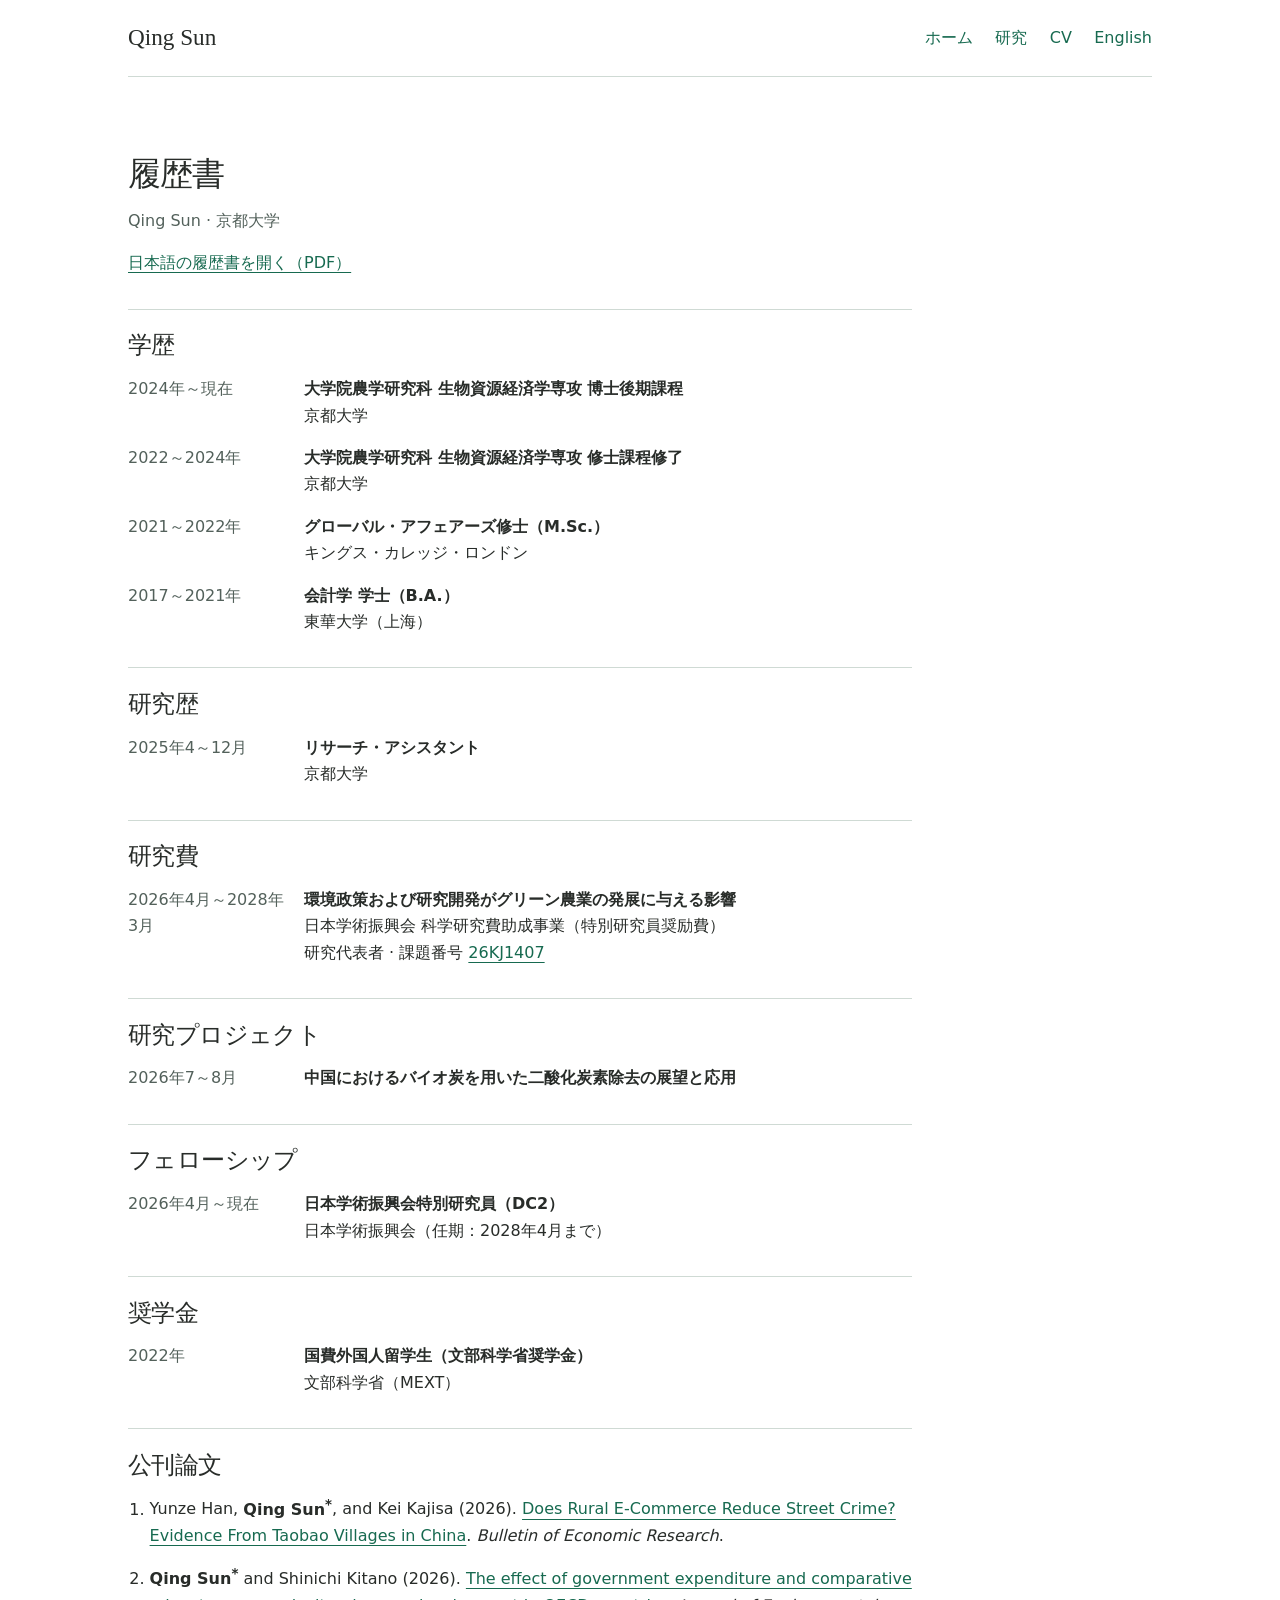
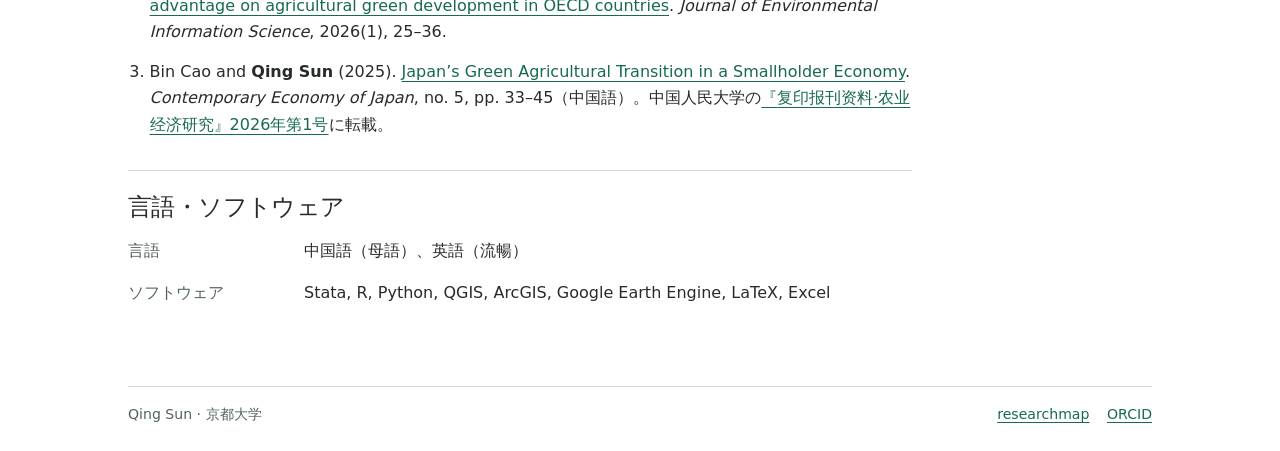
==== cv-ja.html @ 26bdc723 "Add Japanese academic pages and CV with language switching" ====
<!doctype html>
<html lang="ja">
<head>
  <meta charset="utf-8">
  <meta name="viewport" content="width=device-width, initial-scale=1">
  <link rel="icon" type="image/x-icon" sizes="16x16 32x32 48x48" href="favicon.ico">
  <link rel="icon" type="image/png" sizes="192x192" href="favicon.png">
  <meta name="description" content="京都大学大学院農学研究科に所属する Qing Sun の学歴、研究歴、研究費、業績。">
  <title>履歴書 | Qing Sun</title>
  <link rel="canonical" href="https://sunnyqingsun.github.io/cv-ja.html">
  <link rel="alternate" hreflang="en" href="https://sunnyqingsun.github.io/cv.html">
  <link rel="alternate" hreflang="ja" href="https://sunnyqingsun.github.io/cv-ja.html">
  <link rel="stylesheet" href="assets/site.css?v=mint-feather">
</head>
<body>
  <a class="skip-link" href="#main">本文へ移動</a>
  <header class="masthead wrap">
    <a class="nameplate" href="index-ja.html">Qing Sun</a>
    <nav aria-label="メインナビゲーション">
      <a href="index-ja.html">ホーム</a>
      <a href="research-ja.html">研究</a>
      <a href="Qing-Sun-CV-ja.pdf" type="application/pdf">CV</a>
      <a href="cv.html" lang="en" hreflang="en" rel="alternate">English</a>
    </nav>
  </header>
  <main id="main" class="wrap">
    <div class="reading cv">
      <h1>履歴書</h1>
      <p class="intro">Qing Sun · 京都大学</p>
      <p><a href="Qing-Sun-CV-ja.pdf" type="application/pdf">日本語の履歴書を開く（PDF）</a></p>
      <section class="section">
        <h2>学歴</h2>
        <dl>
          <div class="cv-row"><dt>2024年～現在</dt><dd><strong>大学院農学研究科 生物資源経済学専攻 博士後期課程</strong><br>京都大学</dd></div>
          <div class="cv-row"><dt>2022～2024年</dt><dd><strong>大学院農学研究科 生物資源経済学専攻 修士課程修了</strong><br>京都大学</dd></div>
          <div class="cv-row"><dt>2021～2022年</dt><dd><strong>グローバル・アフェアーズ修士（M.Sc.）</strong><br>キングス・カレッジ・ロンドン</dd></div>
          <div class="cv-row"><dt>2017～2021年</dt><dd><strong>会計学 学士（B.A.）</strong><br>東華大学（上海）</dd></div>
        </dl>
      </section>
      <section class="section">
        <h2>研究歴</h2>
        <dl>
          <div class="cv-row"><dt>2025年4～12月</dt><dd><strong>リサーチ・アシスタント</strong><br>京都大学</dd></div>
        </dl>
      </section>
      <section class="section">
        <h2>研究費</h2>
        <dl>
          <div class="cv-row"><dt>2026年4月～2028年3月</dt><dd><strong>環境政策および研究開発がグリーン農業の発展に与える影響</strong><br>日本学術振興会 科学研究費助成事業（特別研究員奨励費）<br>研究代表者 · 課題番号 <a href="https://kaken.nii.ac.jp/ja/grant/KAKENHI-PROJECT-26KJ1407/">26KJ1407</a></dd></div>
        </dl>
      </section>
      <section class="section">
        <h2>研究プロジェクト</h2>
        <dl>
          <div class="cv-row"><dt>2026年7～8月</dt><dd><strong>中国におけるバイオ炭を用いた二酸化炭素除去の展望と応用</strong></dd></div>
        </dl>
      </section>
      <section class="section">
        <h2>フェローシップ</h2>
        <dl>
          <div class="cv-row"><dt>2026年4月～現在</dt><dd><strong>日本学術振興会特別研究員（DC2）</strong><br>日本学術振興会（任期：2028年4月まで）</dd></div>
        </dl>
      </section>
      <section class="section">
        <h2>奨学金</h2>
        <dl>
          <div class="cv-row"><dt>2022年</dt><dd><strong>国費外国人留学生（文部科学省奨学金）</strong><br>文部科学省（MEXT）</dd></div>
        </dl>
      </section>
      <section class="section">
        <h2>公刊論文</h2>
        <ol class="references">
          <li>Yunze Han, <strong>Qing Sun<sup aria-label="責任著者">*</sup></strong>, and Kei Kajisa (2026). <a href="https://doi.org/10.1111/boer.70090">Does Rural E-Commerce Reduce Street Crime? Evidence From Taobao Villages in China</a>. <cite>Bulletin of Economic Research</cite>.</li>
          <li><strong>Qing Sun<sup aria-label="責任著者">*</sup></strong> and Shinichi Kitano (2026). <a href="https://doi.org/10.11492/ceispapersen.2026.1_25">The effect of government expenditure and comparative advantage on agricultural green development in OECD countries</a>. <cite>Journal of Environmental Information Science</cite>, 2026(1), 25–36.</li>
          <li>Bin Cao and <strong>Qing Sun</strong> (2025). <a href="https://oversea.cnki.net/kcms2/article/abstract?v=q-VwKjT1Pfx-j1pg_Ixmi7YtZPIc9PPR_5deIbf9g8KYHWtMHkkbIMzNKuC1mmJkxniQRS09jPfMnOxbj5FdrUdTryPF2ub2yXt73CTToxsQyDscBFg5Ecs_U2LI0tIc1v4-rr08UbleGVwOahtERHXWT3YMo4qRUw1uXBkE_N6iDccia-Zy6A==&amp;uniplatform=OVERSEA&amp;language=CHS">Japan’s Green Agricultural Transition in a Smallholder Economy</a>. <cite>Contemporary Economy of Japan</cite>, no. 5, pp. 33–45（中国語）。中国人民大学の<a href="https://www.rdfybk.com/qk/detail?DH=F2&amp;NF=2026&amp;QH=01">『<span lang="zh-CN">复印报刊资料·农业经济研究</span>』2026年第1号</a>に転載。</li>
        </ol>
      </section>
      <section class="section">
        <h2>言語・ソフトウェア</h2>
        <dl>
          <div class="cv-row"><dt>言語</dt><dd>中国語（母語）、英語（流暢）</dd></div>
          <div class="cv-row"><dt>ソフトウェア</dt><dd>Stata, R, Python, QGIS, ArcGIS, Google Earth Engine, LaTeX, Excel</dd></div>
        </dl>
      </section>
    </div>
  </main>
  <footer class="footnote wrap" id="contact">
    <span>Qing Sun · 京都大学</span>
    <div><a href="https://researchmap.jp/chinsun">researchmap</a><a href="https://orcid.org/0009-0005-6671-2996">ORCID</a></div>
  </footer>
</body>
</html>
---- assets/site.css ----
:root {
  color-scheme: light;
  --ink: #282c29;
  --muted: #53615b;
  --accent: #176a50;
  --mint: #68ddb1;
  --button-ink: #11362d;
  --line: #cfdad4;
  --serif: Georgia, "Times New Roman", serif;
  --sans: system-ui, -apple-system, "Segoe UI", sans-serif;
  --reading-size: 1.125rem;
  --name-font-size: clamp(2.7rem, 5.8vw, 4.6rem);
  --name-line-height: 1.07;
}
*, *::before, *::after { box-sizing: border-box; }
body { margin: 0; background: #fff; color: var(--ink); font: 1rem/1.65 var(--sans); }
h1, h2, h3, p, figure, dl, dd, ol { margin: 0; }
a { color: var(--accent); text-underline-offset: 0.22em; }
a:hover { text-decoration-thickness: 2px; }
:focus-visible { outline: 2px solid var(--accent); outline-offset: 4px; }
.wrap { width: min(calc(100% - 4rem), 64rem); margin-inline: auto; }
.skip-link { position: fixed; top: 0.5rem; left: 0.5rem; z-index: 2; padding: 0.5rem; background: white; }
.skip-link:not(:focus) { clip-path: inset(100%); }
.masthead, .footnote { display: flex; align-items: center; justify-content: space-between; flex-wrap: wrap; gap: 0.35rem 1.2rem; }
.masthead { padding-block: 1.25rem; border-bottom: 1px solid var(--line); }
.nameplate { font: 1.45rem/1.1 var(--serif); text-decoration: none; color: var(--ink); }
nav { display: flex; align-items: center; gap: 1.4rem; }
nav a { padding-block: 0.3rem; text-decoration: none; }
nav a:hover, nav a[aria-current] { text-decoration: underline; text-underline-offset: 0.42em; }
main { min-height: 64vh; padding-block: clamp(2.75rem, 6.5vw, 5rem); }
h1, h2, h3 { font-family: var(--serif); font-weight: 400; }
h1 { font-size: var(--name-font-size); line-height: var(--name-line-height); letter-spacing: -0.045em; }
h2 { font-size: clamp(1.55rem, 3vw, 2rem); line-height: 1.2; letter-spacing: -0.025em; }
h3 { font-size: clamp(1.25rem, 2.5vw, 1.6rem); line-height: 1.35; }
.role { margin-block: 1.15rem clamp(1.6rem, 2.6vw, 2rem); color: var(--accent); font-weight: 550; }
.introduction > p + p { margin-top: clamp(1.1rem, 2vw, 1.5rem); }
.actions { display: flex; flex-wrap: wrap; gap: 1rem 1.4rem; align-items: center; margin-top: 2rem; }
.button { display: inline-block; padding: 0.5rem 0.9rem; border-radius: 0.2rem; color: var(--button-ink); background: var(--mint); text-decoration: none; font-weight: 600; }
.button:hover { background: var(--accent); color: white; }
.profile {
  display: grid;
  font-size: var(--reading-size);
  line-height: 1.65;
  grid-template-columns: minmax(0, 2fr) minmax(0, 1fr);
  grid-template-areas: "heading portrait" "intro portrait";
  column-gap: clamp(1.25rem, 4vw, 3rem);
}
.profile-heading { grid-area: heading; align-self: start; }
.introduction { grid-area: intro; }
.portrait-slot {
  --feather: 12px;
  grid-area: portrait;
  place-self: start center;
  margin-block-start: calc(var(--name-font-size) * var(--name-line-height) / 2);
  width: min(100%, 240px);
  mask-image: linear-gradient(to bottom, transparent, black var(--feather), black calc(100% - var(--feather)), transparent);
}
.portrait-slot img {
  display: block;
  width: 100%;
  height: auto;
  mask-image: linear-gradient(to right, transparent, black var(--feather), black calc(100% - var(--feather)), transparent);
}
.reading { max-width: 49rem; }
.intro { max-width: 61ch; margin-block: 1rem; color: var(--muted); }
.section { margin-top: 2rem; padding-top: 1.35rem; border-top: 1px solid var(--line); }
.paper-group + .paper-group { margin-top: 2.75rem; }
.paper-list { list-style: none; margin: 1.15rem 0 0; padding: 0; }
.paper-list li + li { margin-top: 1.2rem; }
.paper-list h3 {
  font: 400 var(--reading-size)/1.4 var(--serif);
  text-wrap: pretty;
}
.publications h3 a { text-decoration-thickness: 1px; text-underline-offset: 0.14em; }
.publications h3 a:hover { text-decoration-thickness: 2px; }
.publications li + li { margin-top: 1.6rem; }
.paper-list li > p { color: var(--muted); font-size: 0.95rem; }
.paper-list .authors { margin-top: 0.25rem; }
.authors strong { color: var(--ink); font-weight: 600; }
.abstract { margin-top: 0.6rem; }
.abstract summary {
  width: fit-content;
  padding: 0.25rem 0.75rem;
  border: 1px solid var(--line);
  border-radius: 0.35rem;
  color: var(--accent);
  font-size: 0.9rem;
  font-weight: 600;
  cursor: pointer;
}
.abstract summary:hover, .abstract[open] summary { background: #edf9f3; border-color: var(--accent); }
.abstract p { margin: 0.7rem 0 0.25rem; }
.abstract > a { font-size: 0.9rem; }
.cv h1 { font-size: clamp(1.65rem, 2.6vw, 2.05rem); letter-spacing: -0.025em; }
.cv h2 { font-size: clamp(1.25rem, 2vw, 1.5rem); }
.cv-row { display: grid; grid-template-columns: 10rem minmax(0, 1fr); gap: 0.15rem 1rem; margin-top: 1rem; }
dt { color: var(--muted); font-variant-numeric: tabular-nums; }
.references { padding-left: 1.35rem; }
.references li { margin-top: 0.85rem; }
.footnote { border-top: 1px solid var(--line); padding-block: 1rem 1.5rem; color: var(--muted); font-size: 0.88rem; }
.footnote a + a { margin-left: 1.1rem; }
@media (max-width: 43rem) {
  .wrap { width: min(calc(100% - 2.5rem), 36rem); }
  .cv-row { grid-template-columns: 1fr; }
}
@media (max-width: 32rem) {
  .profile {
    grid-template-columns: minmax(0, 1fr) clamp(5rem, 28vw, 8rem);
    grid-template-areas: "heading portrait" "intro intro";
    gap: 1.6rem 1rem;
  }
  .profile .role { margin-bottom: 0; }
}
@media (max-width: 25rem) {
  .wrap { width: calc(100% - 2rem); }
  nav { gap: 0.85rem; }
}
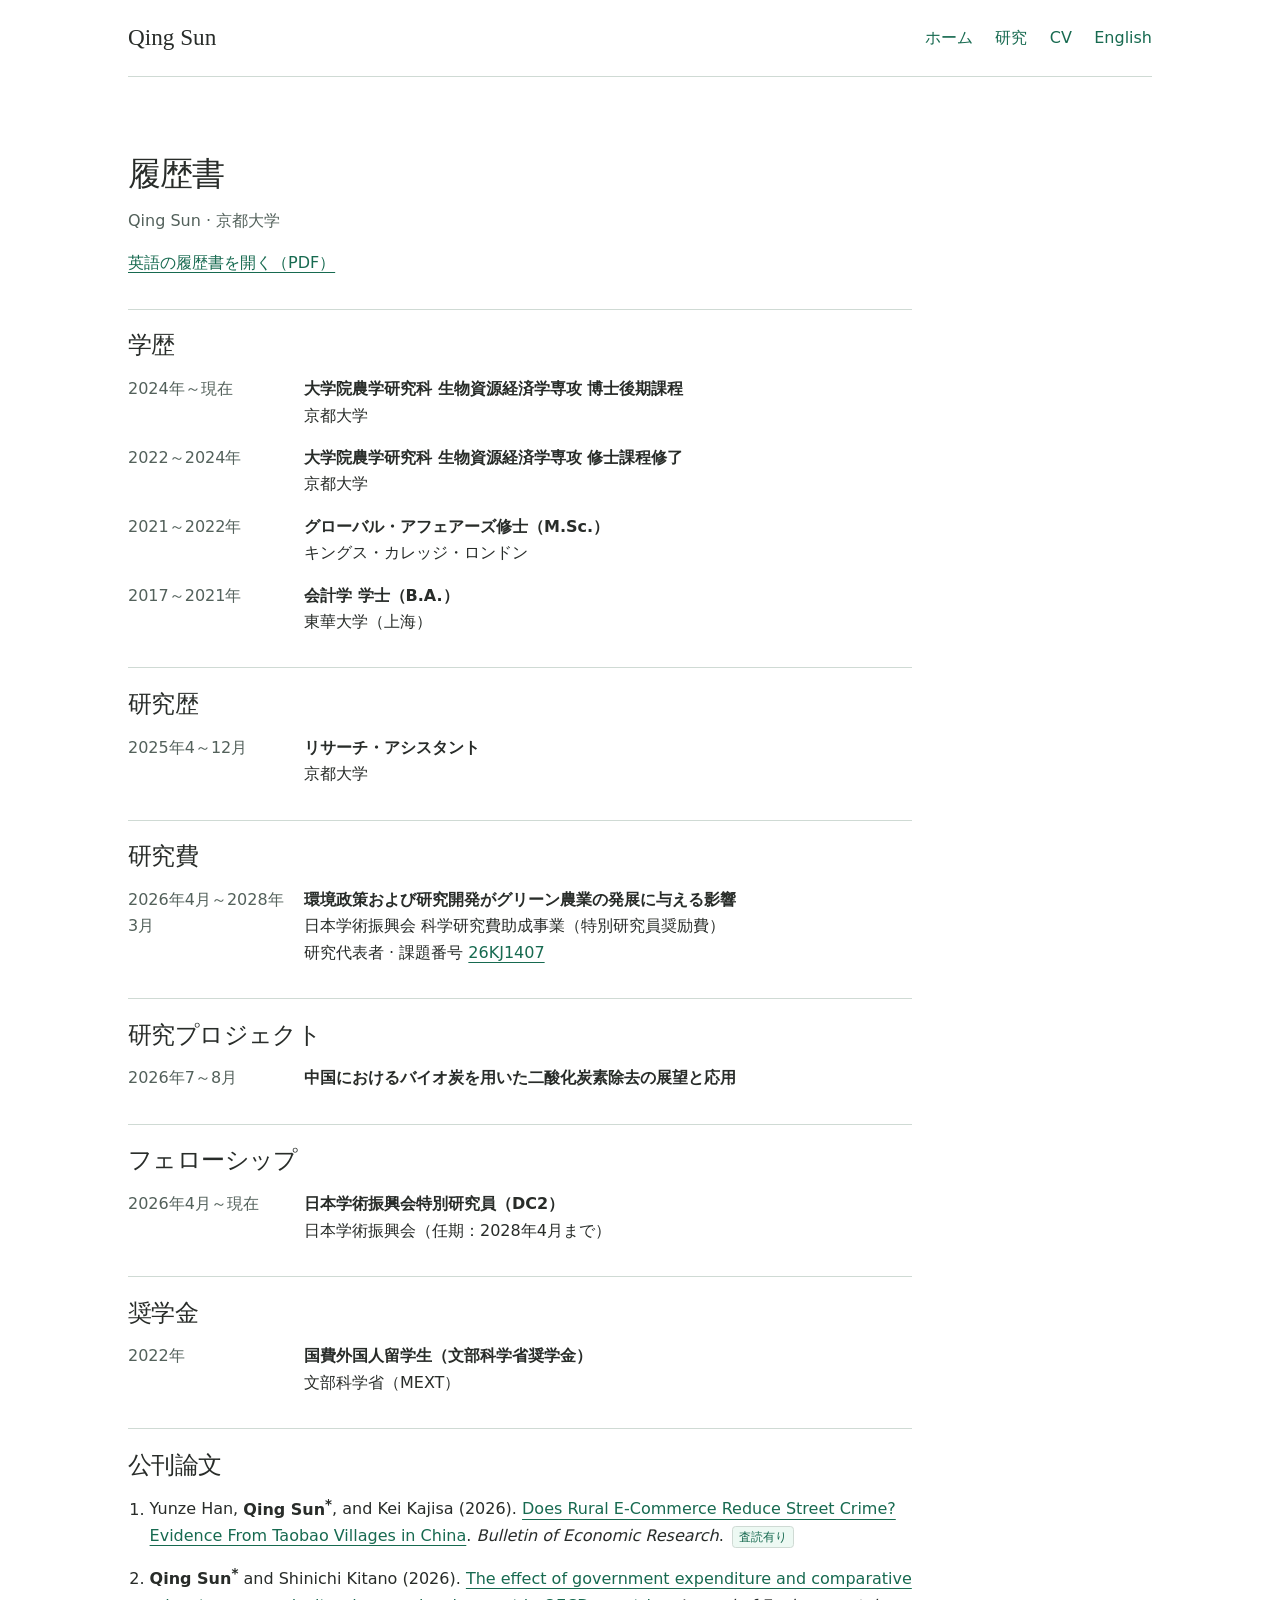
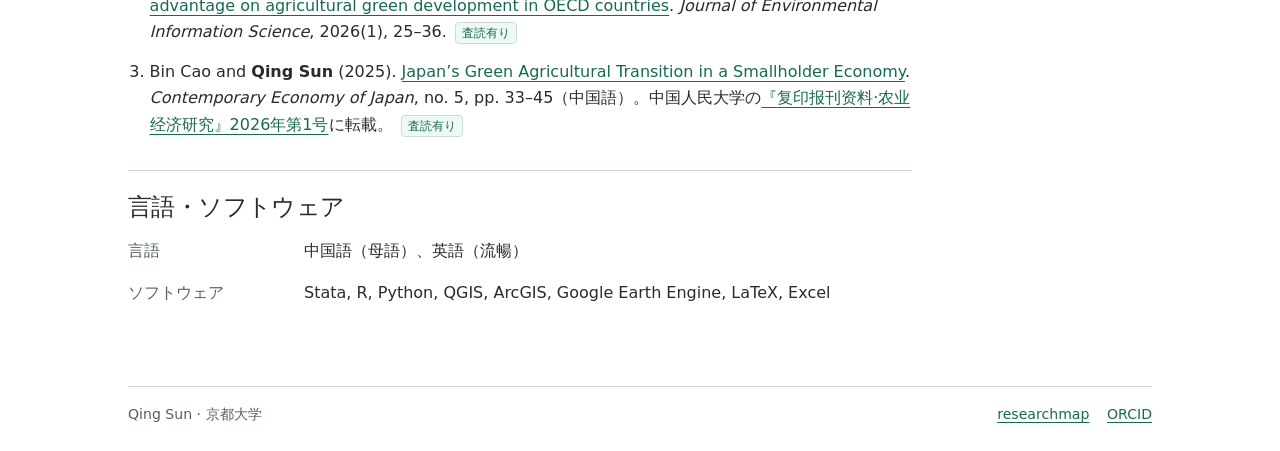
==== commit 32db7e8d: "Show peer-review status and link the English CV on Japanese pages" ====
--- a/cv-ja.html
+++ b/cv-ja.html
@@ -10,7 +10,7 @@
   <link rel="canonical" href="https://sunnyqingsun.github.io/cv-ja.html">
   <link rel="alternate" hreflang="en" href="https://sunnyqingsun.github.io/cv.html">
   <link rel="alternate" hreflang="ja" href="https://sunnyqingsun.github.io/cv-ja.html">
-  <link rel="stylesheet" href="assets/site.css?v=mint-feather">
+  <link rel="stylesheet" href="assets/site.css?v=review-label">
 </head>
 <body>
   <a class="skip-link" href="#main">本文へ移動</a>
@@ -19,7 +19,7 @@
     <nav aria-label="メインナビゲーション">
       <a href="index-ja.html">ホーム</a>
       <a href="research-ja.html">研究</a>
-      <a href="Qing-Sun-CV-ja.pdf" type="application/pdf">CV</a>
+      <a href="Qing-Sun-CV.pdf" type="application/pdf" hreflang="en" title="英語の履歴書（PDF）">CV</a>
       <a href="cv.html" lang="en" hreflang="en" rel="alternate">English</a>
     </nav>
   </header>
@@ -27,7 +27,7 @@
     <div class="reading cv">
       <h1>履歴書</h1>
       <p class="intro">Qing Sun · 京都大学</p>
-      <p><a href="Qing-Sun-CV-ja.pdf" type="application/pdf">日本語の履歴書を開く（PDF）</a></p>
+      <p><a href="Qing-Sun-CV.pdf" type="application/pdf" hreflang="en">英語の履歴書を開く（PDF）</a></p>
       <section class="section">
         <h2>学歴</h2>
         <dl>
@@ -70,9 +70,9 @@
       <section class="section">
         <h2>公刊論文</h2>
         <ol class="references">
-          <li>Yunze Han, <strong>Qing Sun<sup aria-label="責任著者">*</sup></strong>, and Kei Kajisa (2026). <a href="https://doi.org/10.1111/boer.70090">Does Rural E-Commerce Reduce Street Crime? Evidence From Taobao Villages in China</a>. <cite>Bulletin of Economic Research</cite>.</li>
-          <li><strong>Qing Sun<sup aria-label="責任著者">*</sup></strong> and Shinichi Kitano (2026). <a href="https://doi.org/10.11492/ceispapersen.2026.1_25">The effect of government expenditure and comparative advantage on agricultural green development in OECD countries</a>. <cite>Journal of Environmental Information Science</cite>, 2026(1), 25–36.</li>
-          <li>Bin Cao and <strong>Qing Sun</strong> (2025). <a href="https://oversea.cnki.net/kcms2/article/abstract?v=q-VwKjT1Pfx-j1pg_Ixmi7YtZPIc9PPR_5deIbf9g8KYHWtMHkkbIMzNKuC1mmJkxniQRS09jPfMnOxbj5FdrUdTryPF2ub2yXt73CTToxsQyDscBFg5Ecs_U2LI0tIc1v4-rr08UbleGVwOahtERHXWT3YMo4qRUw1uXBkE_N6iDccia-Zy6A==&amp;uniplatform=OVERSEA&amp;language=CHS">Japan’s Green Agricultural Transition in a Smallholder Economy</a>. <cite>Contemporary Economy of Japan</cite>, no. 5, pp. 33–45（中国語）。中国人民大学の<a href="https://www.rdfybk.com/qk/detail?DH=F2&amp;NF=2026&amp;QH=01">『<span lang="zh-CN">复印报刊资料·农业经济研究</span>』2026年第1号</a>に転載。</li>
+          <li>Yunze Han, <strong>Qing Sun<sup aria-label="責任著者">*</sup></strong>, and Kei Kajisa (2026). <a href="https://doi.org/10.1111/boer.70090">Does Rural E-Commerce Reduce Street Crime? Evidence From Taobao Villages in China</a>. <cite>Bulletin of Economic Research</cite>. <span class="review-label">査読有り</span></li>
+          <li><strong>Qing Sun<sup aria-label="責任著者">*</sup></strong> and Shinichi Kitano (2026). <a href="https://doi.org/10.11492/ceispapersen.2026.1_25">The effect of government expenditure and comparative advantage on agricultural green development in OECD countries</a>. <cite>Journal of Environmental Information Science</cite>, 2026(1), 25–36. <span class="review-label">査読有り</span></li>
+          <li>Bin Cao and <strong>Qing Sun</strong> (2025). <a href="https://oversea.cnki.net/kcms2/article/abstract?v=q-VwKjT1Pfx-j1pg_Ixmi7YtZPIc9PPR_5deIbf9g8KYHWtMHkkbIMzNKuC1mmJkxniQRS09jPfMnOxbj5FdrUdTryPF2ub2yXt73CTToxsQyDscBFg5Ecs_U2LI0tIc1v4-rr08UbleGVwOahtERHXWT3YMo4qRUw1uXBkE_N6iDccia-Zy6A==&amp;uniplatform=OVERSEA&amp;language=CHS">Japan’s Green Agricultural Transition in a Smallholder Economy</a>. <cite>Contemporary Economy of Japan</cite>, no. 5, pp. 33–45（中国語）。中国人民大学の<a href="https://www.rdfybk.com/qk/detail?DH=F2&amp;NF=2026&amp;QH=01">『<span lang="zh-CN">复印报刊资料·农业经济研究</span>』2026年第1号</a>に転載。 <span class="review-label">査読有り</span></li>
         </ol>
       </section>
       <section class="section">
--- a/assets/site.css
+++ b/assets/site.css
@@ -74,6 +74,18 @@
 .publications h3 a { text-decoration-thickness: 1px; text-underline-offset: 0.14em; }
 .publications h3 a:hover { text-decoration-thickness: 2px; }
 .publications li + li { margin-top: 1.6rem; }
+.review-label {
+  display: inline-block;
+  margin-inline-start: 0.25em;
+  padding: 0.06em 0.5em;
+  border: 1px solid var(--line);
+  border-radius: 0.3em;
+  background: #edf9f3;
+  color: var(--accent);
+  font-size: 0.75rem;
+  line-height: 1.5;
+  white-space: nowrap;
+}
 .paper-list li > p { color: var(--muted); font-size: 0.95rem; }
 .paper-list .authors { margin-top: 0.25rem; }
 .authors strong { color: var(--ink); font-weight: 600; }
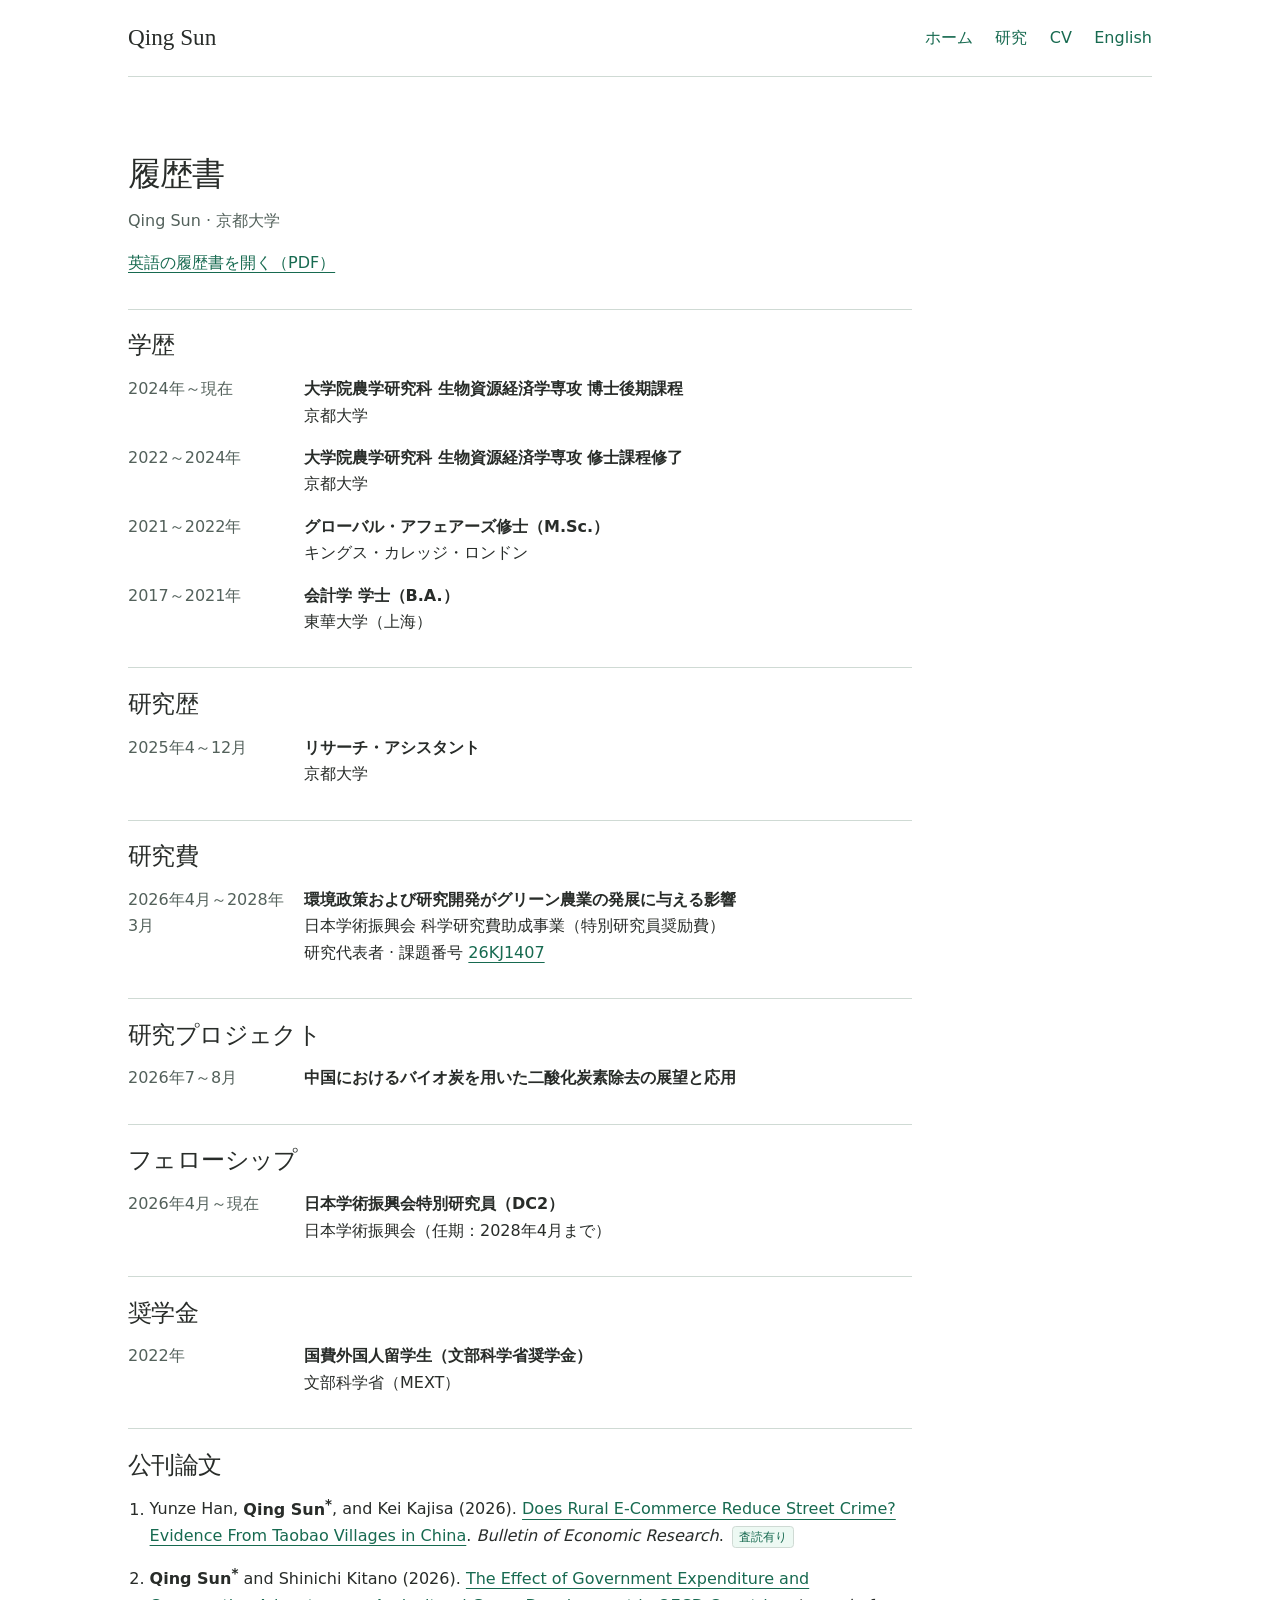
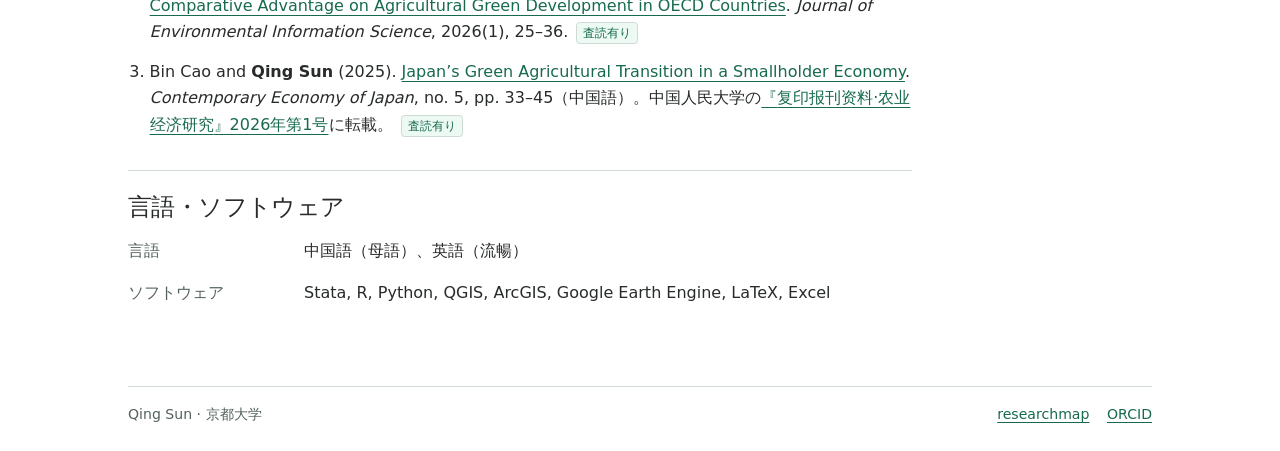
==== commit ceae9813: "Use title case for the OECD paper on research pages and CVs" ====
--- a/cv-ja.html
+++ b/cv-ja.html
@@ -71,7 +71,7 @@
         <h2>公刊論文</h2>
         <ol class="references">
           <li>Yunze Han, <strong>Qing Sun<sup aria-label="責任著者">*</sup></strong>, and Kei Kajisa (2026). <a href="https://doi.org/10.1111/boer.70090">Does Rural E-Commerce Reduce Street Crime? Evidence From Taobao Villages in China</a>. <cite>Bulletin of Economic Research</cite>. <span class="review-label">査読有り</span></li>
-          <li><strong>Qing Sun<sup aria-label="責任著者">*</sup></strong> and Shinichi Kitano (2026). <a href="https://doi.org/10.11492/ceispapersen.2026.1_25">The effect of government expenditure and comparative advantage on agricultural green development in OECD countries</a>. <cite>Journal of Environmental Information Science</cite>, 2026(1), 25–36. <span class="review-label">査読有り</span></li>
+          <li><strong>Qing Sun<sup aria-label="責任著者">*</sup></strong> and Shinichi Kitano (2026). <a href="https://doi.org/10.11492/ceispapersen.2026.1_25">The Effect of Government Expenditure and Comparative Advantage on Agricultural Green Development in OECD Countries</a>. <cite>Journal of Environmental Information Science</cite>, 2026(1), 25–36. <span class="review-label">査読有り</span></li>
           <li>Bin Cao and <strong>Qing Sun</strong> (2025). <a href="https://oversea.cnki.net/kcms2/article/abstract?v=q-VwKjT1Pfx-j1pg_Ixmi7YtZPIc9PPR_5deIbf9g8KYHWtMHkkbIMzNKuC1mmJkxniQRS09jPfMnOxbj5FdrUdTryPF2ub2yXt73CTToxsQyDscBFg5Ecs_U2LI0tIc1v4-rr08UbleGVwOahtERHXWT3YMo4qRUw1uXBkE_N6iDccia-Zy6A==&amp;uniplatform=OVERSEA&amp;language=CHS">Japan’s Green Agricultural Transition in a Smallholder Economy</a>. <cite>Contemporary Economy of Japan</cite>, no. 5, pp. 33–45（中国語）。中国人民大学の<a href="https://www.rdfybk.com/qk/detail?DH=F2&amp;NF=2026&amp;QH=01">『<span lang="zh-CN">复印报刊资料·农业经济研究</span>』2026年第1号</a>に転載。 <span class="review-label">査読有り</span></li>
         </ol>
       </section>
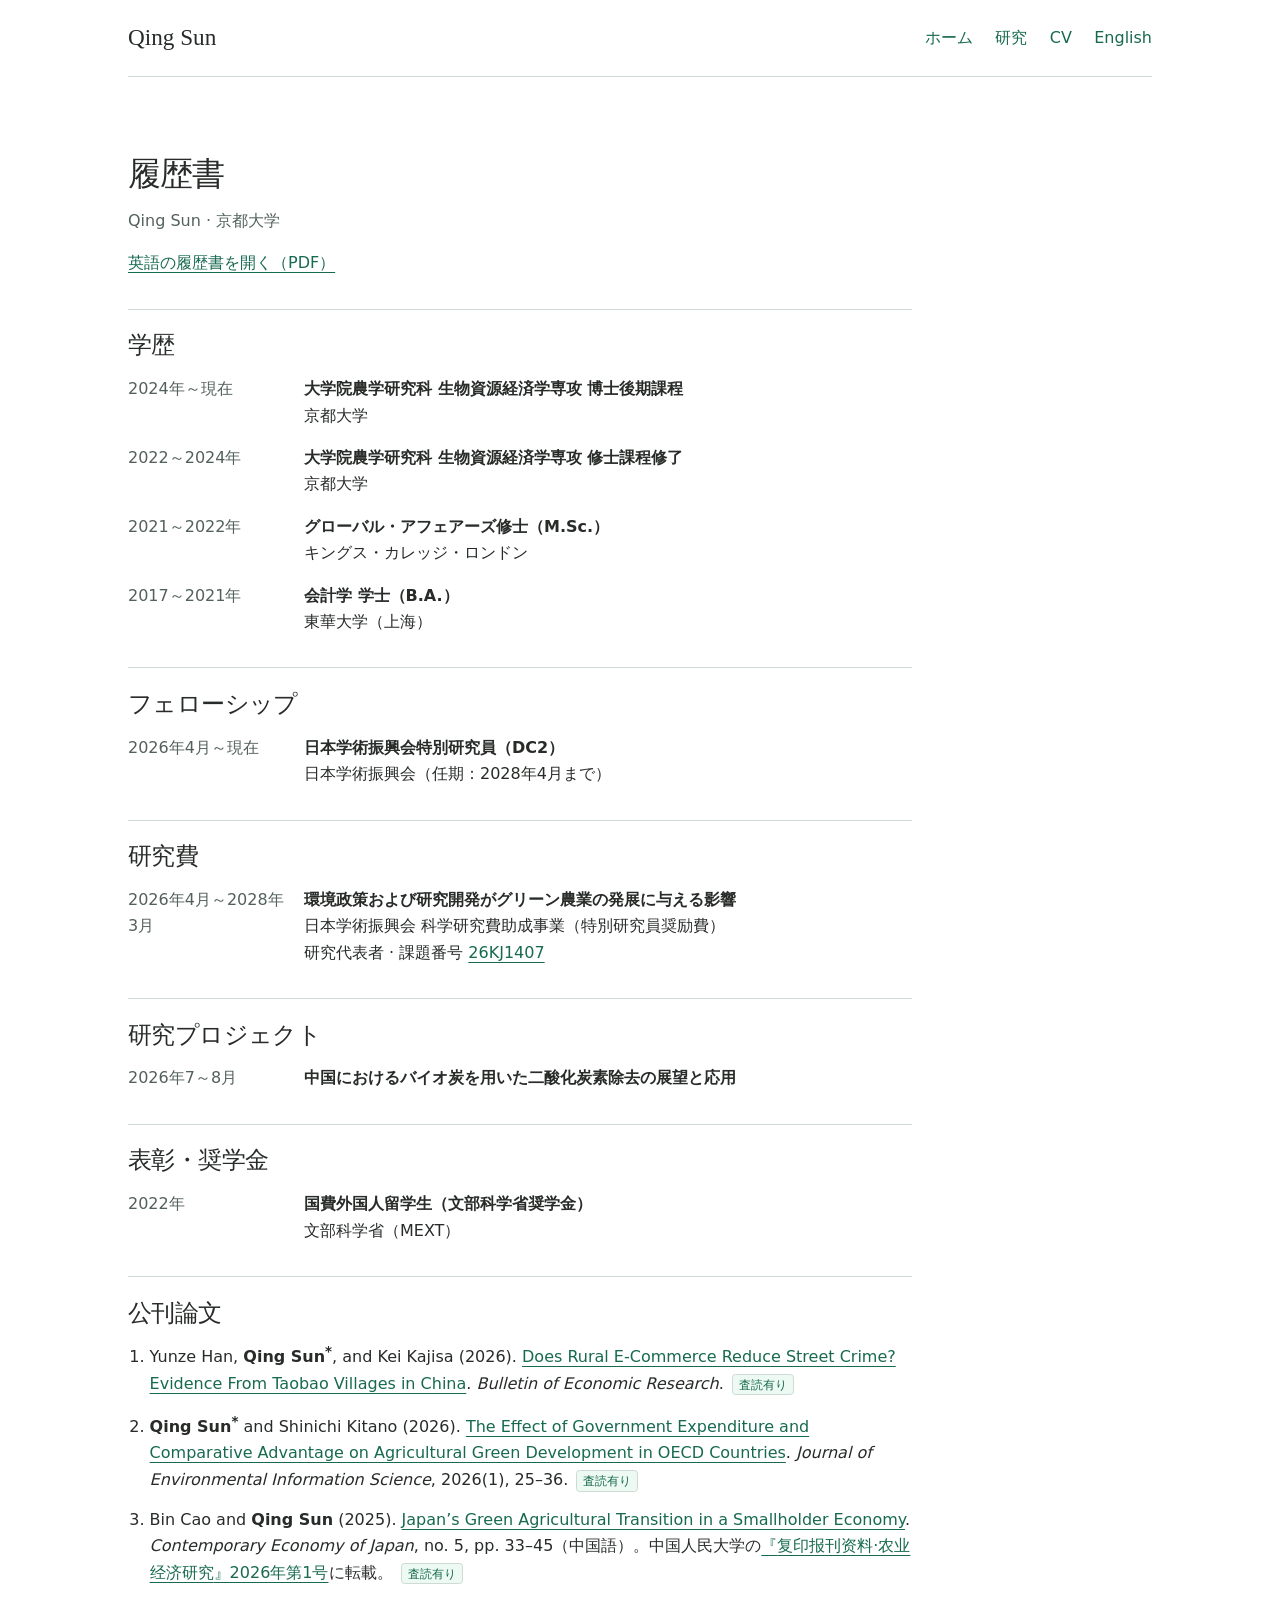
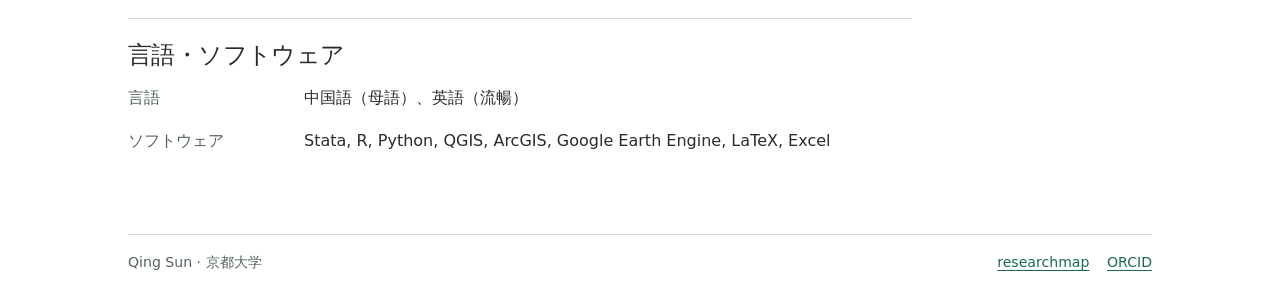
==== commit 144d06f2: "Give the JSPS fellowship its own section in the CV" ====
--- a/cv-ja.html
+++ b/cv-ja.html
@@ -5,7 +5,7 @@
   <meta name="viewport" content="width=device-width, initial-scale=1">
   <link rel="icon" type="image/x-icon" sizes="16x16 32x32 48x48" href="favicon.ico">
   <link rel="icon" type="image/png" sizes="192x192" href="favicon.png">
-  <meta name="description" content="京都大学大学院農学研究科に所属する Qing Sun の学歴、研究歴、研究費、業績。">
+  <meta name="description" content="京都大学大学院農学研究科に所属する Qing Sun の学歴、フェローシップ、研究費、業績。">
   <title>履歴書 | Qing Sun</title>
   <link rel="canonical" href="https://sunnyqingsun.github.io/cv-ja.html">
   <link rel="alternate" hreflang="en" href="https://sunnyqingsun.github.io/cv.html">
@@ -38,9 +38,9 @@
         </dl>
       </section>
       <section class="section">
-        <h2>研究歴</h2>
+        <h2>フェローシップ</h2>
         <dl>
-          <div class="cv-row"><dt>2025年4～12月</dt><dd><strong>リサーチ・アシスタント</strong><br>京都大学</dd></div>
+          <div class="cv-row"><dt>2026年4月～現在</dt><dd><strong>日本学術振興会特別研究員（DC2）</strong><br>日本学術振興会（任期：2028年4月まで）</dd></div>
         </dl>
       </section>
       <section class="section">
@@ -56,13 +56,7 @@
         </dl>
       </section>
       <section class="section">
-        <h2>フェローシップ</h2>
-        <dl>
-          <div class="cv-row"><dt>2026年4月～現在</dt><dd><strong>日本学術振興会特別研究員（DC2）</strong><br>日本学術振興会（任期：2028年4月まで）</dd></div>
-        </dl>
-      </section>
-      <section class="section">
-        <h2>奨学金</h2>
+        <h2>表彰・奨学金</h2>
         <dl>
           <div class="cv-row"><dt>2022年</dt><dd><strong>国費外国人留学生（文部科学省奨学金）</strong><br>文部科学省（MEXT）</dd></div>
         </dl>
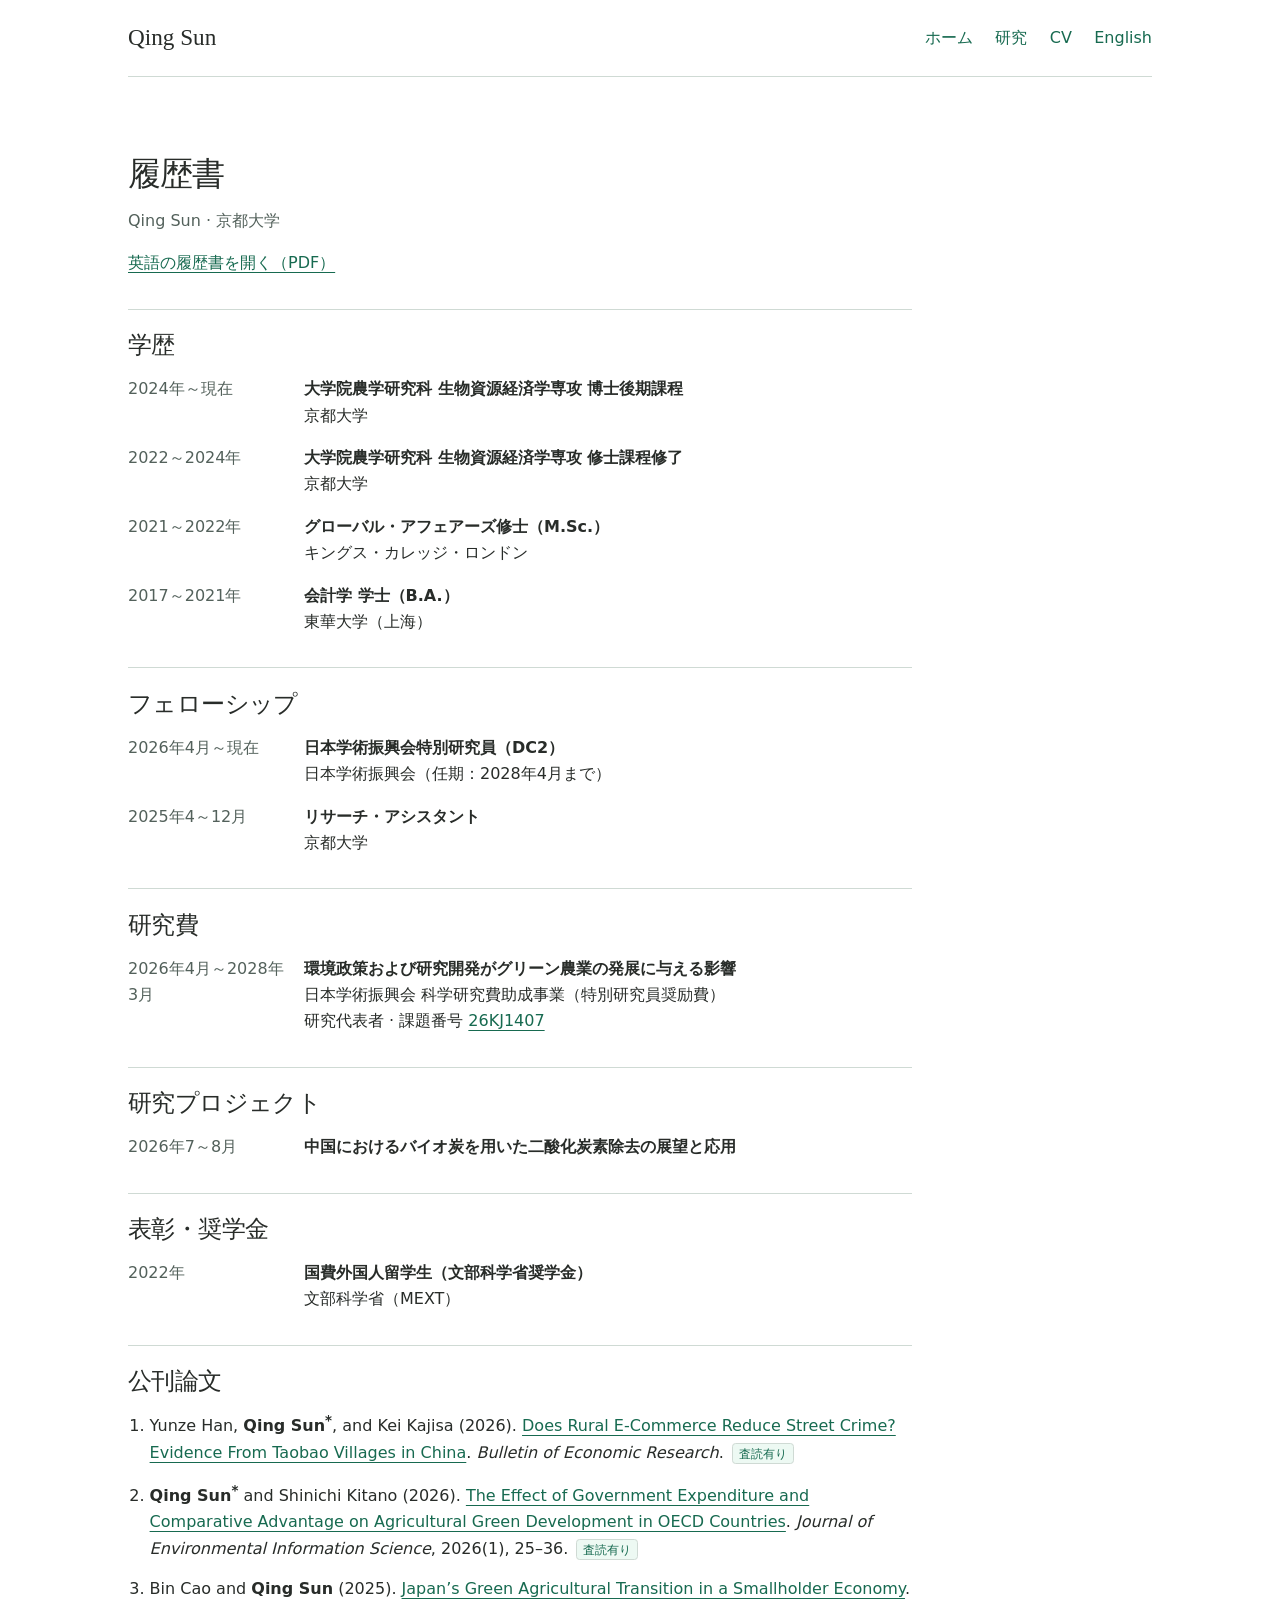
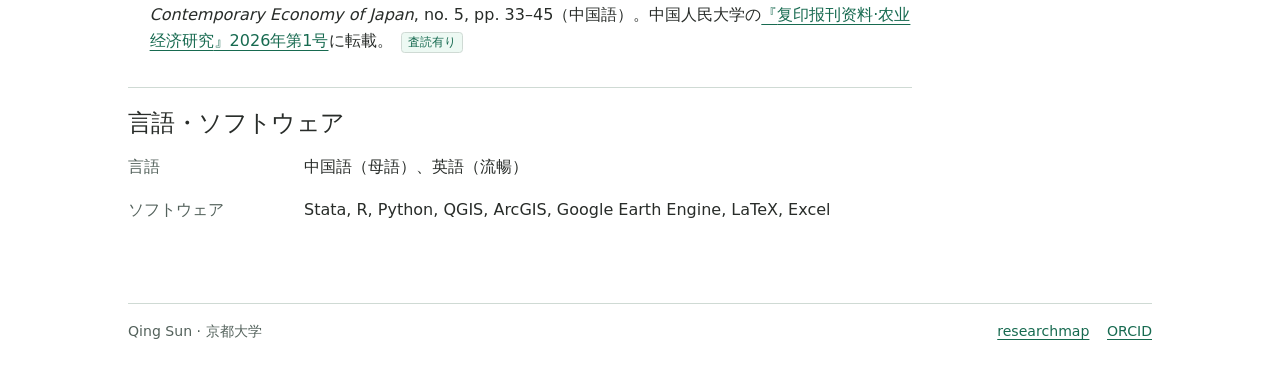
==== commit ea0edcca: "List both JSPS DC2 and the Kyoto research assistantship under Fellowship" ====
--- a/cv-ja.html
+++ b/cv-ja.html
@@ -41,6 +41,7 @@
         <h2>フェローシップ</h2>
         <dl>
           <div class="cv-row"><dt>2026年4月～現在</dt><dd><strong>日本学術振興会特別研究員（DC2）</strong><br>日本学術振興会（任期：2028年4月まで）</dd></div>
+          <div class="cv-row"><dt>2025年4～12月</dt><dd><strong>リサーチ・アシスタント</strong><br>京都大学</dd></div>
         </dl>
       </section>
       <section class="section">
